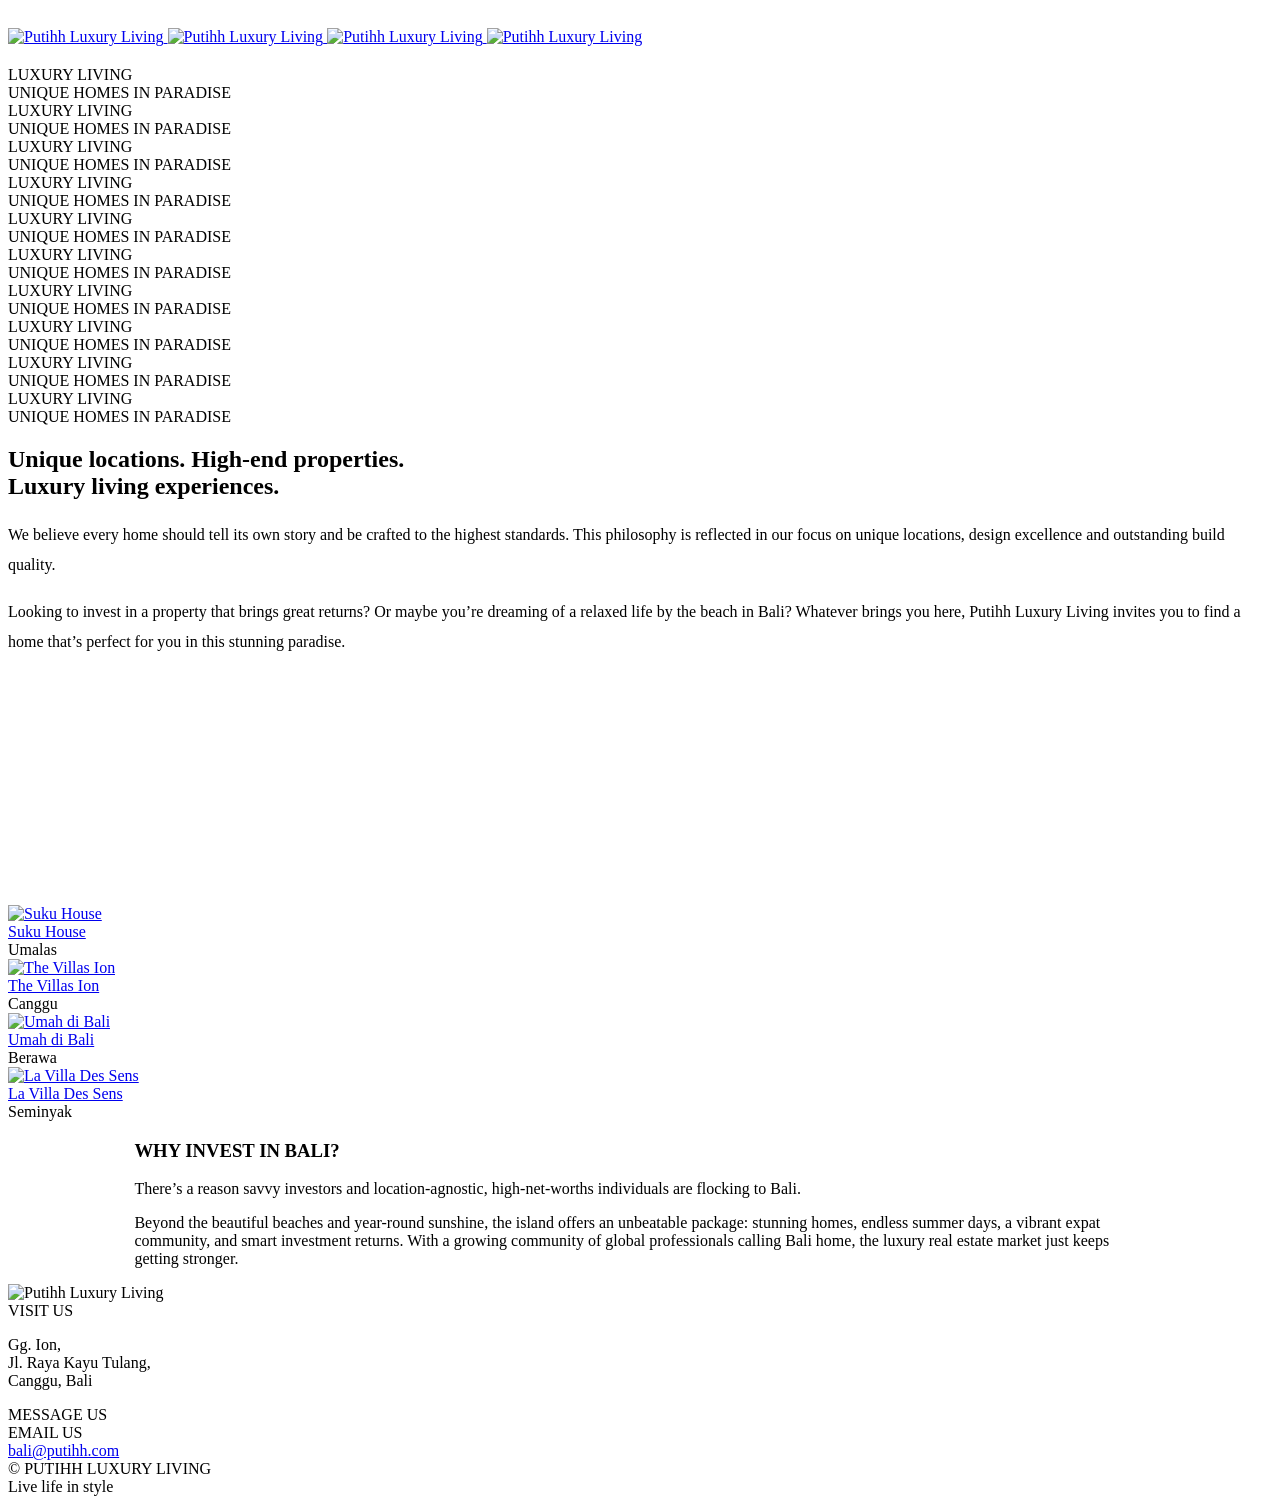
==== index.html @ a44e90fc "Remove WhatsApp and Telegram contact lines Co-Authored-By: Claude Fable 5.2 <noreply@anthropic.com>" ====
<!DOCTYPE html>
<html lang="en-US">
<head>
  <meta charset="UTF-8">
  <meta name="viewport" content="width=device-width, initial-scale=1, maximum-scale=1">
  <title>Putihh Luxury Living · Live life in style</title>
  <meta name="description" content="Unique locations, high-end properties, luxury living experiences. Bali real estate by Putihh Luxury Living.">
  <link rel="canonical" href="https://putihh.com/">
  <meta property="og:title" content="Putihh Luxury Living · Live life in style">
  <meta property="og:description" content="Unique locations, high-end properties, luxury living experiences. Bali real estate by Putihh Luxury Living.">
  <meta property="og:url" content="https://putihh.com/">
  <meta property="og:type" content="website">
  <link rel="icon" href="assets/img/logomark_W.png">
  <link rel="stylesheet" href="assets/css/fonts.css">
  <link rel="stylesheet" href="assets/css/bootstrap.min.css">
  <link rel="stylesheet" href="assets/css/font-awesome.min.css">
  <link rel="stylesheet" href="assets/css/vendor-swiper-11.2.6.min.css">
  <link rel="stylesheet" href="assets/css/vendor-owl.carousel-2.3.4.min.css">
  <link rel="stylesheet" href="assets/css/vendor-owl.theme.default-2.3.4.min.css">
  <link rel="stylesheet" href="assets/css/magnific-popup.css">
  <link rel="stylesheet" href="assets/css/js_composer.min.css">
  <link rel="stylesheet" href="assets/css/brixey-base.css">
  <link rel="stylesheet" href="assets/css/brixey-styles.css">
  <link rel="stylesheet" href="assets/css/brixey-responsive.css">
  <link rel="stylesheet" href="assets/css/base.css">
</head>
<body>
<div class="brxy-main-wrap menu-style-two dhav-transparent-header">
  <header class="brxy-header brxy-sticky-class">
    <div class="header-wrap">
      <div class="brxy-logo" style="padding-top:20px;padding-bottom:20px;">
        <a href="index.html">
          <img src="assets/img/putihhLL_logo_B.png" width="160" alt="Putihh Luxury Living" class="retina-logo black-logo">
          <img src="assets/img/putihhLL_logo_B.png" width="160" alt="Putihh Luxury Living" class="retina-logo white-logo">
          <img src="assets/img/putihhLL_logo_B.png" alt="Putihh Luxury Living" class="default-logo black-logo" width="160">
          <img src="assets/img/putihhLL_logo_B.png" alt="Putihh Luxury Living" class="default-logo white-logo" width="160">
        </a>
      </div>
      <div class="header-right"><a href="javascript:void(0);" class="brxy-toggle"><span class="toggle-separator"></span></a></div>
    </div>
  </header>

  <div class="brxy-full-wrap has-swiper">
    <div class="swiper swiper-container fadeslides keyboard home-slideshow" data-autoplay="true">
      <div class="swiper-wrapper">
        <div class="swiper-slide" style="background-image:url(assets/img/TVI-header-8.jpg);">
          <div class="brxy-heading-wrap"><div class="brxy-table-container"><div class="brxy-align-container">
            <div class="brxy-sub-heading">LUXURY LIVING</div><div class="brxy-heading">UNIQUE HOMES IN PARADISE</div>
          </div></div></div>
        </div>
        <div class="swiper-slide" style="background-image:url(assets/img/TVI-header-7.jpg);">
          <div class="brxy-heading-wrap"><div class="brxy-table-container"><div class="brxy-align-container">
            <div class="brxy-sub-heading">LUXURY LIVING</div><div class="brxy-heading">UNIQUE HOMES IN PARADISE</div>
          </div></div></div>
        </div>
        <div class="swiper-slide" style="background-image:url(assets/img/TVI-header-6.jpg);">
          <div class="brxy-heading-wrap"><div class="brxy-table-container"><div class="brxy-align-container">
            <div class="brxy-sub-heading">LUXURY LIVING</div><div class="brxy-heading">UNIQUE HOMES IN PARADISE</div>
          </div></div></div>
        </div>
        <div class="swiper-slide" style="background-image:url(assets/img/TVI-header-5.jpg);">
          <div class="brxy-heading-wrap"><div class="brxy-table-container"><div class="brxy-align-container">
            <div class="brxy-sub-heading">LUXURY LIVING</div><div class="brxy-heading">UNIQUE HOMES IN PARADISE</div>
          </div></div></div>
        </div>
        <div class="swiper-slide" style="background-image:url(assets/img/TVI-header-3.jpg);">
          <div class="brxy-heading-wrap"><div class="brxy-table-container"><div class="brxy-align-container">
            <div class="brxy-sub-heading">LUXURY LIVING</div><div class="brxy-heading">UNIQUE HOMES IN PARADISE</div>
          </div></div></div>
        </div>
        <div class="swiper-slide" style="background-image:url(assets/img/TVI-header-4.jpg);">
          <div class="brxy-heading-wrap"><div class="brxy-table-container"><div class="brxy-align-container">
            <div class="brxy-sub-heading">LUXURY LIVING</div><div class="brxy-heading">UNIQUE HOMES IN PARADISE</div>
          </div></div></div>
        </div>
        <div class="swiper-slide" style="background-image:url(assets/img/TVI-header-2.jpg);">
          <div class="brxy-heading-wrap"><div class="brxy-table-container"><div class="brxy-align-container">
            <div class="brxy-sub-heading">LUXURY LIVING</div><div class="brxy-heading">UNIQUE HOMES IN PARADISE</div>
          </div></div></div>
        </div>
        <div class="swiper-slide" style="background-image:url(assets/img/TVI-header-10.jpg);">
          <div class="brxy-heading-wrap"><div class="brxy-table-container"><div class="brxy-align-container">
            <div class="brxy-sub-heading">LUXURY LIVING</div><div class="brxy-heading">UNIQUE HOMES IN PARADISE</div>
          </div></div></div>
        </div>
        <div class="swiper-slide" style="background-image:url(assets/img/TVI-header-1.jpg);">
          <div class="brxy-heading-wrap"><div class="brxy-table-container"><div class="brxy-align-container">
            <div class="brxy-sub-heading">LUXURY LIVING</div><div class="brxy-heading">UNIQUE HOMES IN PARADISE</div>
          </div></div></div>
        </div>
        <div class="swiper-slide" style="background-image:url(assets/img/TVI-header-9.jpg);">
          <div class="brxy-heading-wrap"><div class="brxy-table-container"><div class="brxy-align-container">
            <div class="brxy-sub-heading">LUXURY LIVING</div><div class="brxy-heading">UNIQUE HOMES IN PARADISE</div>
          </div></div></div>
        </div>
      </div>
    </div>
  </div>
  <div class="wpb-content-wrapper">
    <div class="vc_row brxy-about">
      <div class="container">
        <div class="brxy-container aligncenter">
          <h2 class="about-title">Unique locations. High-end properties.<br> Luxury living experiences.</h2>
          <div class="about-description" style="line-height:1.9;">
            <p>We believe every home should tell its own story and be crafted to the highest standards. This philosophy is reflected in our focus on unique locations, design excellence and outstanding build quality.</p>
            <p>Looking to invest in a property that brings great returns? Or maybe you’re dreaming of a relaxed life by the beach in Bali? Whatever brings you here, Putihh Luxury Living invites you to find a home that’s perfect for you in this stunning paradise.</p>
          </div>
          <div class="spacer" style="height:64px"></div>
        </div>
      </div>
    </div>

    <div class="vc_row brxy-overlay brxy-parallax-band" data-vc-parallax="2" data-vc-parallax-image="assets/img/La-Villa-Des-Sens-Drone.jpg" style="background-image:url(assets/img/La-Villa-Des-Sens-Drone.jpg);">
      <div class="brxy-overlay-pattern" style="background-color:rgba(0,0,0,0.52);"></div>
      <div class="brxy-testimonial">
        <div class="container"><div class="brxy-container">
          <div class="brxy-carousel" data-loop="false" data-items="1" data-margin="0" data-nav="true">
            <div class="item">
              <p style="line-height:1.6;"><em>"True luxury is deeply personal. It emerges when craftsmanship meets innovative design in a location that captures your imagination, creating not just a space, but your story."</em></p>
              <h6><span class="client-name">Marica Z.</span><span class="client-designation">Partner</span></h6>
            </div>
          </div>
        </div></div>
      </div>
    </div>

    <div class="spacer" style="height:64px"></div>

    <div class="vc_row">
      <div class="brxy-projects">
        <div class="project-listings style1">
          <div class="project-row row">
          <div class="col-md-4 col-sm-4 col-sx-12">
            <div class="project-list not-link">
              <div class="project-picture"><a href="project/suku-house/"><img decoding="async" src="assets/img/suku_house3.jpg" alt="Suku House"></a></div>
              <div class="project-info"><div class="brxy-table-container"><div class="brxy-align-container">
                <div class="project-title"><a href="project/suku-house/">Suku House</a></div>
                <div class="project-category"><span class="bpw-category">Umalas</span></div>
              </div></div></div>
            </div>
          </div>
          <div class="col-md-4 col-sm-4 col-sx-12">
            <div class="project-list not-link">
              <div class="project-picture"><a href="project/the-villas-ion/"><img decoding="async" src="assets/img/The-Villas-Ion-11-2.jpg" alt="The Villas Ion"></a></div>
              <div class="project-info"><div class="brxy-table-container"><div class="brxy-align-container">
                <div class="project-title"><a href="project/the-villas-ion/">The Villas Ion</a></div>
                <div class="project-category"><span class="bpw-category">Canggu</span></div>
              </div></div></div>
            </div>
          </div>
          <div class="col-md-4 col-sm-4 col-sx-12">
            <div class="project-list not-link">
              <div class="project-picture"><a href="project/umah-di-bali/"><img decoding="async" src="assets/img/pool-patio-1c.jpg" alt="Umah di Bali"></a></div>
              <div class="project-info"><div class="brxy-table-container"><div class="brxy-align-container">
                <div class="project-title"><a href="project/umah-di-bali/">Umah di Bali</a></div>
                <div class="project-category"><span class="bpw-category">Berawa</span></div>
              </div></div></div>
            </div>
          </div>
          <div class="col-md-4 col-sm-4 col-sx-12">
            <div class="project-list not-link">
              <div class="project-picture"><a href="project/la-villa-des-sens/"><img decoding="async" src="assets/img/la-villa-des-sens-tile-v2.jpg" alt="La Villa Des Sens"></a></div>
              <div class="project-info"><div class="brxy-table-container"><div class="brxy-align-container">
                <div class="project-title"><a href="project/la-villa-des-sens/">La Villa Des Sens</a></div>
                <div class="project-category"><span class="bpw-category">Seminyak</span></div>
              </div></div></div>
            </div>
          </div>
          </div>
        </div>
      </div>
    </div>

    <div class="vc_row">
      <div class="brxy-request-quote">
        <div class="container">
          <div class="brxy-cta-cnt" style="width:80%;margin:0 auto;">
            <h3 class="brxy-title request-quote-title">WHY INVEST IN BALI?</h3>
            <p>There’s a reason savvy investors and location-agnostic, high-net-worths individuals are flocking to Bali.</p>
            <p>Beyond the beautiful beaches and year-round sunshine, the island offers an unbeatable package: stunning homes, endless summer days, a vibrant expat community, and smart investment returns. With a growing community of global professionals calling Bali home, the luxury real estate market just keeps getting stronger.</p>
          </div>
        </div>
      </div>
    </div>
  </div>
<style id="brixey-inline-style">.brxy-testimonial p,.brxy-testimonial{color:#ffffff;}</style>
  <footer class="brxy-footer">
    <div class="container footer-widget-area">
      <div class="row">
        <div class="col-md-3 col-sm-3"><div class="column-wrap widget_text">
          <div class="textwidget"><img class="alignleft" src="assets/img/putihhLL_logo_W-300x48.png" alt="Putihh Luxury Living" width="175" height="28"></div>
        </div></div>
        <div class="col-md-3 col-sm-3"><div class="column-wrap widget_text">
          <div class="brxy-column-title"><span class="column-title">VISIT US</span></div>
          <div class="textwidget"><p>Gg. Ion,<br>
Jl. Raya Kayu Tulang,<br>
Canggu, Bali</p></div>
        </div></div>
        <div class="col-md-3 col-sm-3"><div class="column-wrap widget_text">
          <div class="brxy-column-title"><span class="column-title">MESSAGE US</span></div>
          <div class="textwidget">
          </div>
        </div></div>
        <div class="col-md-3 col-sm-3"><div class="column-wrap widget_text">
          <div class="brxy-column-title"><span class="column-title">EMAIL US</span></div>
          <div class="textwidget"><div class="clearfix"><a href="mailto:bali@putihh.com" target="_blank" rel="noopener">bali@putihh.com</a></div></div>
        </div></div>
      </div>
    </div>
  </footer>
  <div class="brxy-secondary-footer">
    <div class="secondary-footer-wrap contained">
      <div class="container">
        <div class="row">
          <div class="col-sm-6 pull-right text-right"><div class="brxy-copyright">© PUTIHH LUXURY LIVING</div></div>
          <div class="col-sm-6 text-left">Live life in style</div>
        </div>
      </div>
    </div>
  </div>
</div>
<div class="brxy-back-top"><a href="#0"><i class="fa fa-angle-up" aria-hidden="true"></i></a></div>
<script src="assets/js/vendor/jquery-3.7.1.min.js"></script>
<script src="assets/js/jquery-noconflict.js"></script>
<script src="assets/js/vendor/swiper-11.2.6.min.js"></script>
<script src="assets/js/vendor/owl.carousel-2.3.4.min.js"></script>
<script src="assets/js/vendor/jquery.magnific-popup-1.1.0.min.js"></script>
<script src="assets/js/vendor/imagesloaded.pkgd-5.0.0.min.js"></script>
<script src="assets/js/vendor/isotope.pkgd-3.0.6.min.js"></script>
<script src="assets/js/site.js"></script>
</body>
</html>
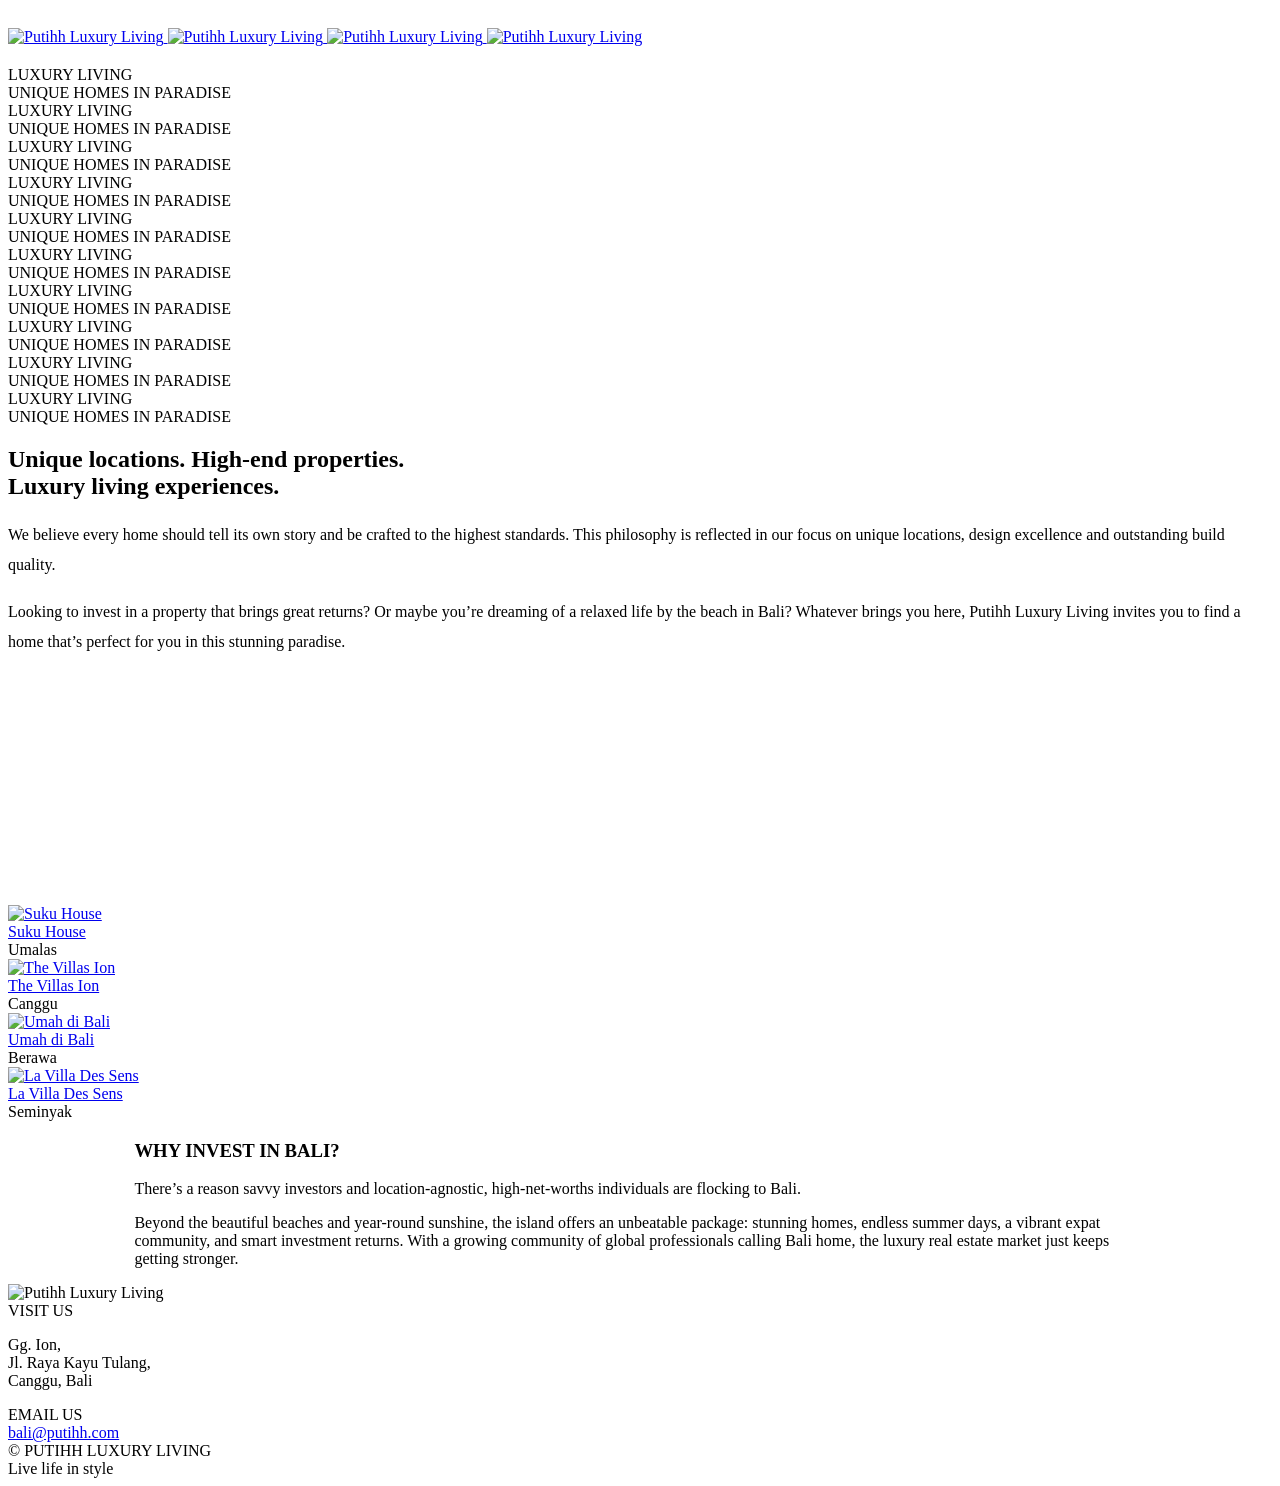
==== commit 2f223d4c: "Remove empty MESSAGE US footer column Co-Authored-By: Claude Fable 5.2 <noreply@anthropic.com>" ====
--- a/index.html
+++ b/index.html
@@ -197,11 +197,6 @@
 Canggu, Bali</p></div>
         </div></div>
         <div class="col-md-3 col-sm-3"><div class="column-wrap widget_text">
-          <div class="brxy-column-title"><span class="column-title">MESSAGE US</span></div>
-          <div class="textwidget">
-          </div>
-        </div></div>
-        <div class="col-md-3 col-sm-3"><div class="column-wrap widget_text">
           <div class="brxy-column-title"><span class="column-title">EMAIL US</span></div>
           <div class="textwidget"><div class="clearfix"><a href="mailto:bali@putihh.com" target="_blank" rel="noopener">bali@putihh.com</a></div></div>
         </div></div>
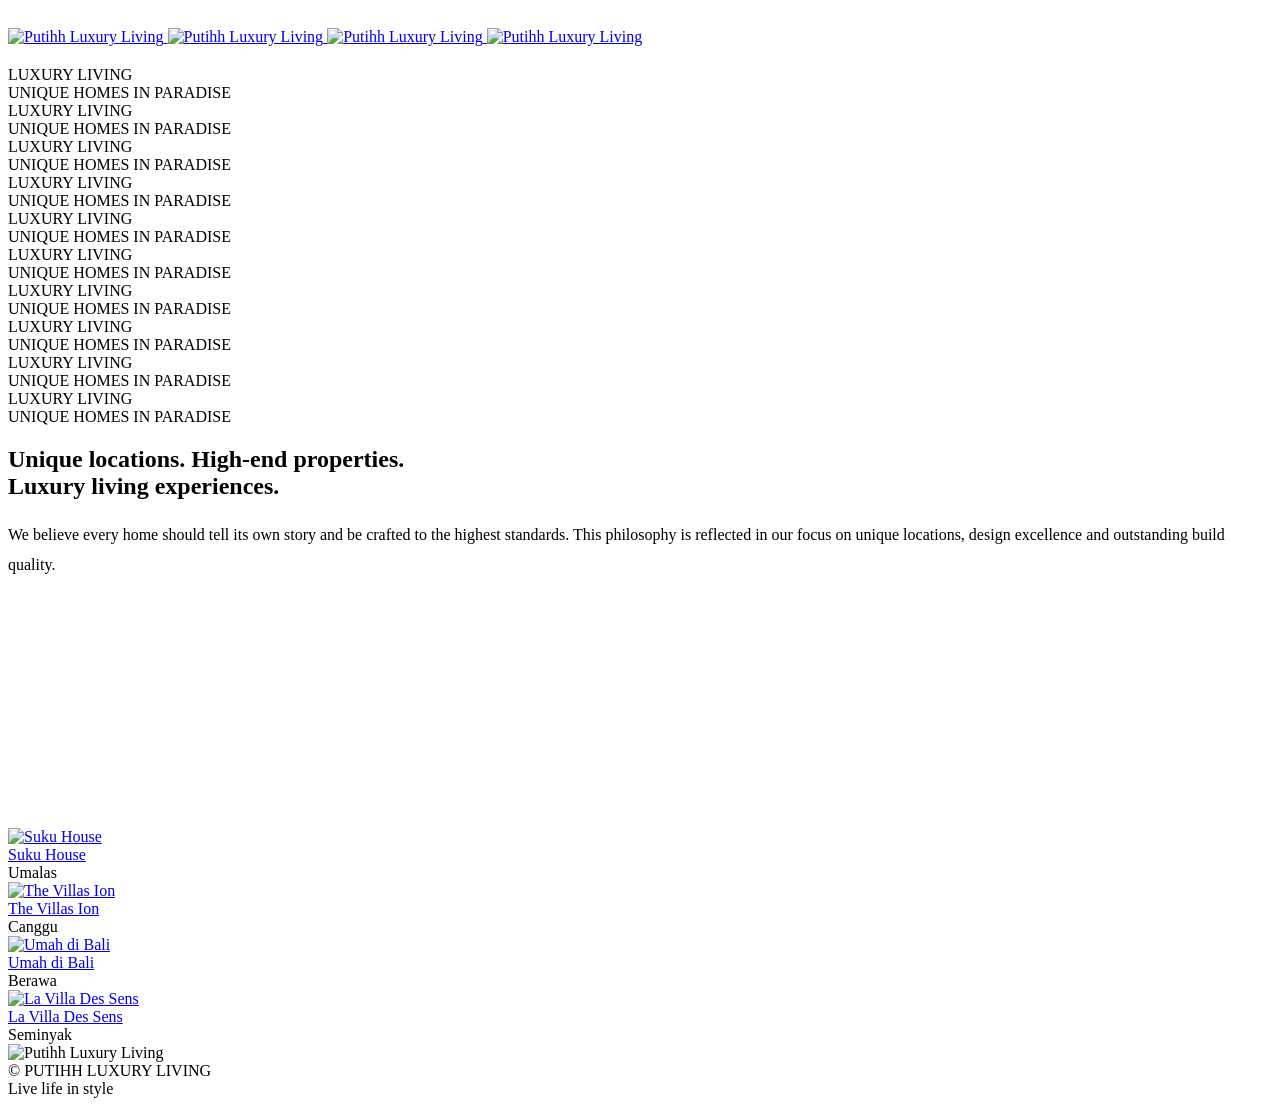
==== commit bb196e2e: "Remove invest paragraph, Why invest in Bali section and footer contact details Co-Authored-By: Claud" ====
--- a/index.html
+++ b/index.html
@@ -5,10 +5,10 @@
   <meta name="viewport" content="width=device-width, initial-scale=1, maximum-scale=1">
   <title>Putihh Luxury Living · Live life in style</title>
   <meta name="description" content="Unique locations, high-end properties, luxury living experiences. Bali real estate by Putihh Luxury Living.">
-  <link rel="canonical" href="https://putihh.com/">
+  <link rel="canonical" href="https://putihh.zedcapital.xyz/">
   <meta property="og:title" content="Putihh Luxury Living · Live life in style">
   <meta property="og:description" content="Unique locations, high-end properties, luxury living experiences. Bali real estate by Putihh Luxury Living.">
-  <meta property="og:url" content="https://putihh.com/">
+  <meta property="og:url" content="https://putihh.zedcapital.xyz/">
   <meta property="og:type" content="website">
   <link rel="icon" href="assets/img/logomark_W.png">
   <link rel="stylesheet" href="assets/css/fonts.css">
@@ -103,7 +103,6 @@
           <h2 class="about-title">Unique locations. High-end properties.<br> Luxury living experiences.</h2>
           <div class="about-description" style="line-height:1.9;">
             <p>We believe every home should tell its own story and be crafted to the highest standards. This philosophy is reflected in our focus on unique locations, design excellence and outstanding build quality.</p>
-            <p>Looking to invest in a property that brings great returns? Or maybe you’re dreaming of a relaxed life by the beach in Bali? Whatever brings you here, Putihh Luxury Living invites you to find a home that’s perfect for you in this stunning paradise.</p>
           </div>
           <div class="spacer" style="height:64px"></div>
         </div>
@@ -170,18 +169,6 @@
         </div>
       </div>
     </div>
-
-    <div class="vc_row">
-      <div class="brxy-request-quote">
-        <div class="container">
-          <div class="brxy-cta-cnt" style="width:80%;margin:0 auto;">
-            <h3 class="brxy-title request-quote-title">WHY INVEST IN BALI?</h3>
-            <p>There’s a reason savvy investors and location-agnostic, high-net-worths individuals are flocking to Bali.</p>
-            <p>Beyond the beautiful beaches and year-round sunshine, the island offers an unbeatable package: stunning homes, endless summer days, a vibrant expat community, and smart investment returns. With a growing community of global professionals calling Bali home, the luxury real estate market just keeps getting stronger.</p>
-          </div>
-        </div>
-      </div>
-    </div>
   </div>
 <style id="brixey-inline-style">.brxy-testimonial p,.brxy-testimonial{color:#ffffff;}</style>
   <footer class="brxy-footer">
@@ -189,16 +176,6 @@
       <div class="row">
         <div class="col-md-3 col-sm-3"><div class="column-wrap widget_text">
           <div class="textwidget"><img class="alignleft" src="assets/img/putihhLL_logo_W-300x48.png" alt="Putihh Luxury Living" width="175" height="28"></div>
-        </div></div>
-        <div class="col-md-3 col-sm-3"><div class="column-wrap widget_text">
-          <div class="brxy-column-title"><span class="column-title">VISIT US</span></div>
-          <div class="textwidget"><p>Gg. Ion,<br>
-Jl. Raya Kayu Tulang,<br>
-Canggu, Bali</p></div>
-        </div></div>
-        <div class="col-md-3 col-sm-3"><div class="column-wrap widget_text">
-          <div class="brxy-column-title"><span class="column-title">EMAIL US</span></div>
-          <div class="textwidget"><div class="clearfix"><a href="mailto:bali@putihh.com" target="_blank" rel="noopener">bali@putihh.com</a></div></div>
         </div></div>
       </div>
     </div>
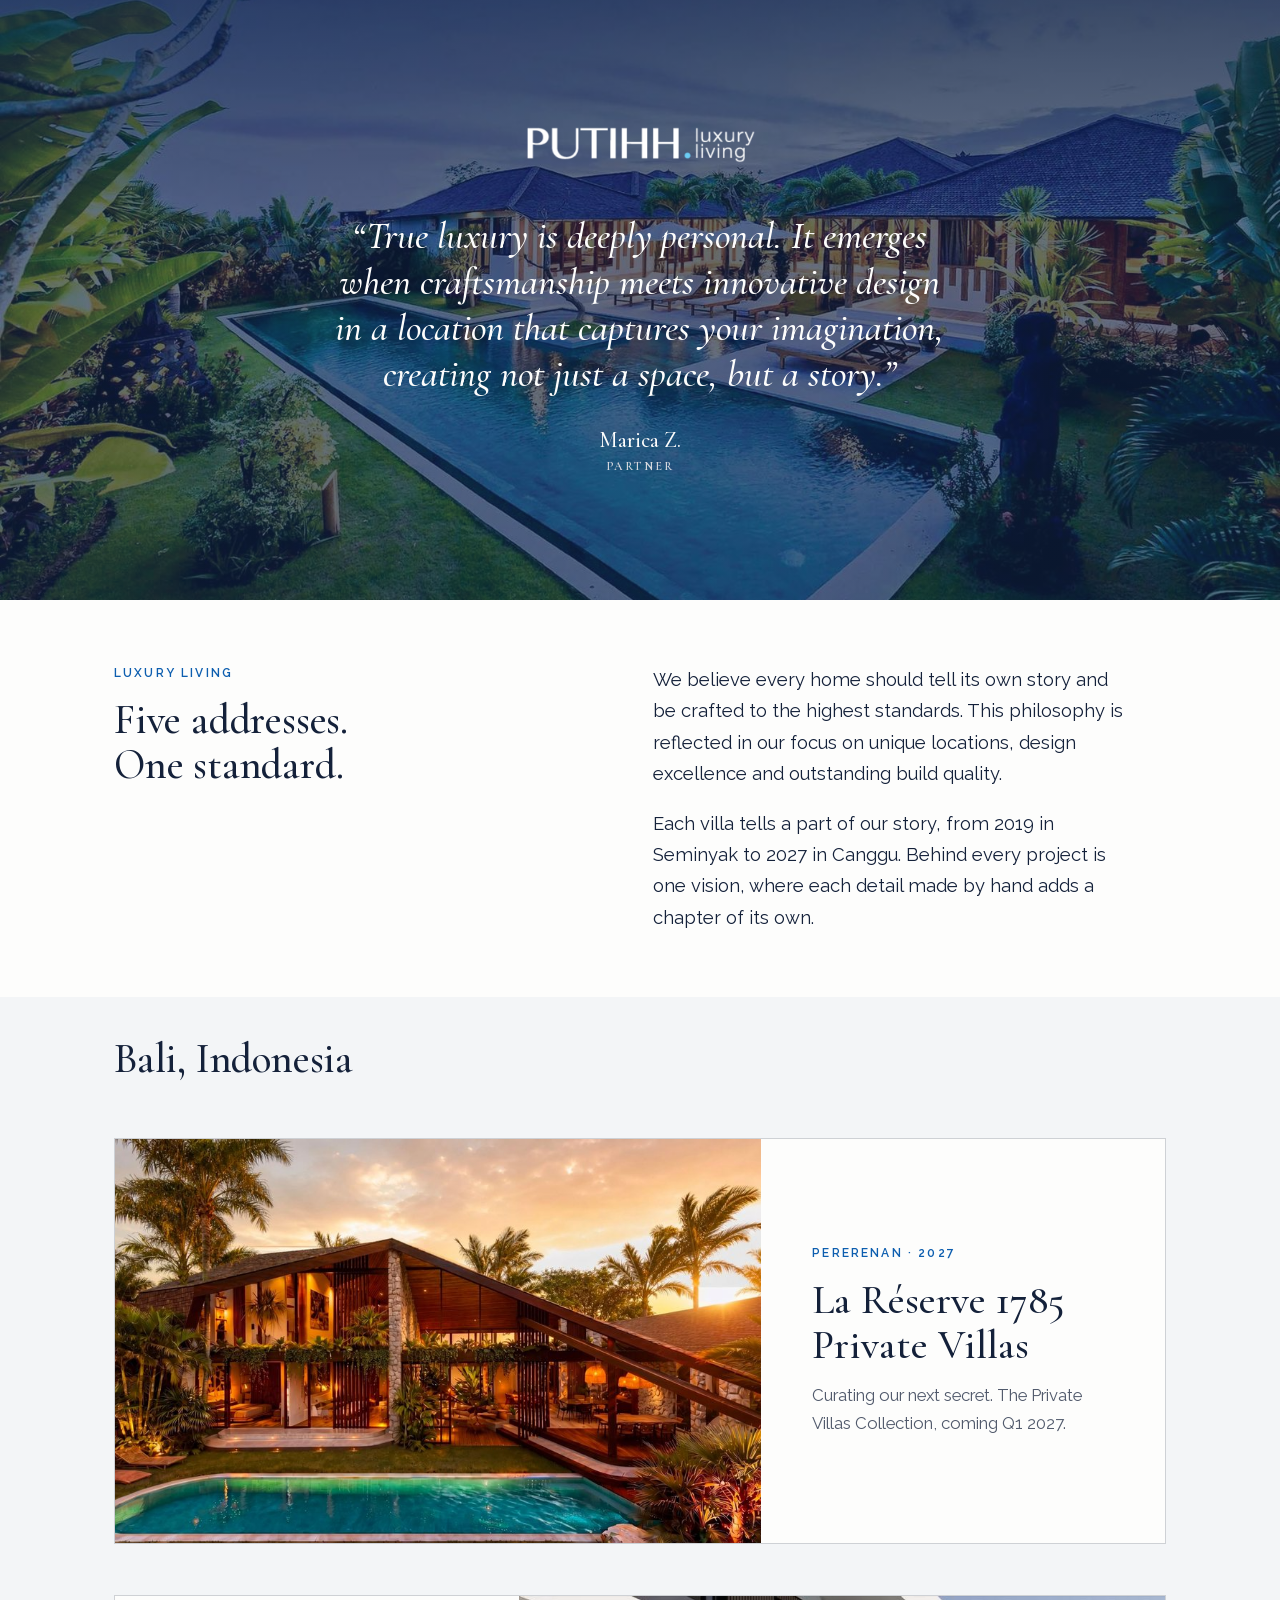
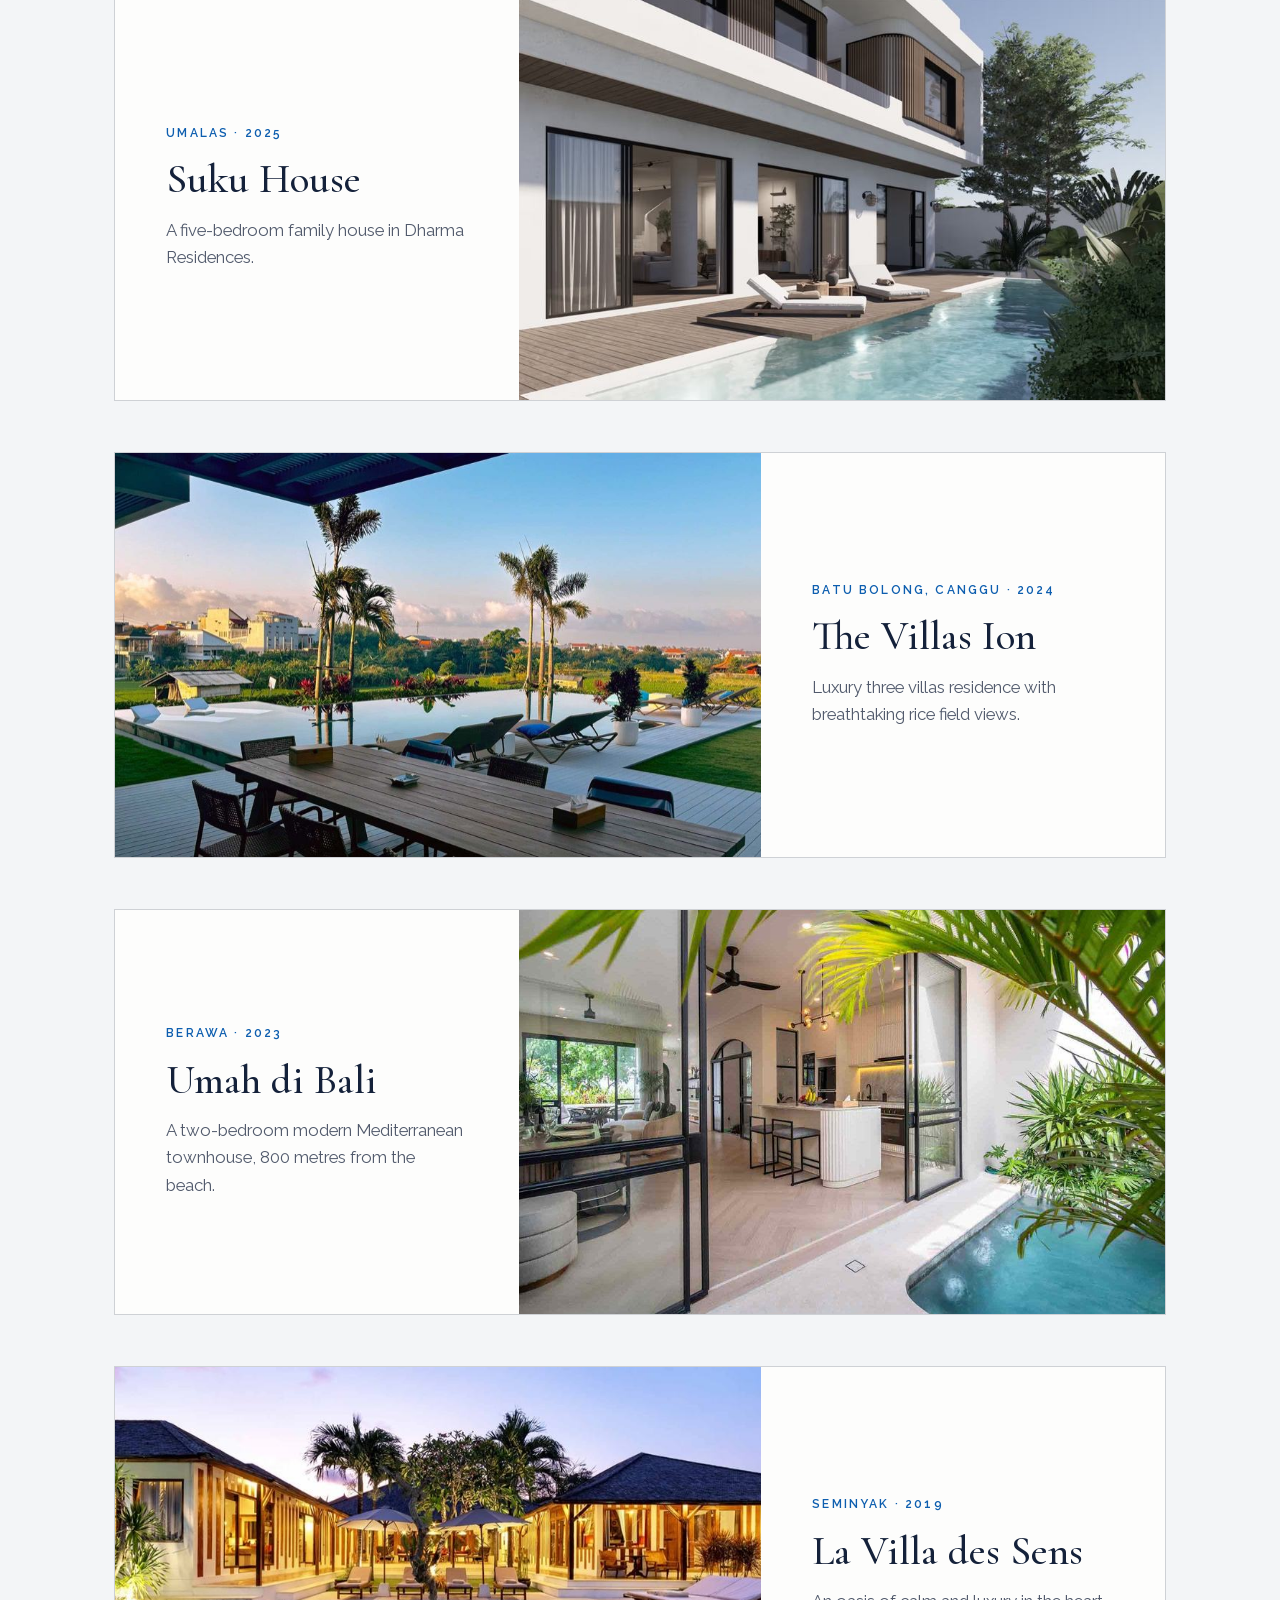
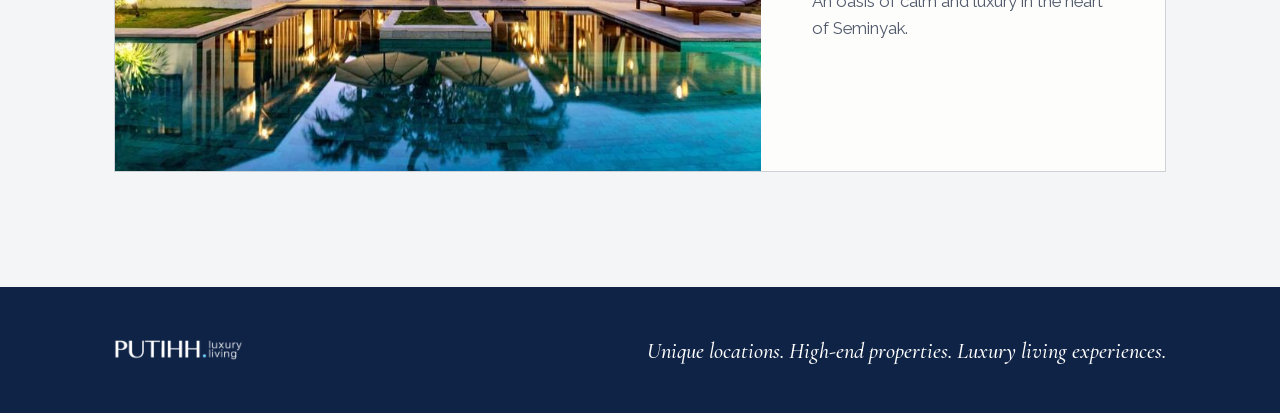
==== commit 6af4b555: "Replace generated site with the approved Putihh portfolio proposal Hand-built static site: index, fi" ====
--- a/index.html
+++ b/index.html
@@ -1,204 +1,102 @@
-<!DOCTYPE html>
-<html lang="en-US">
+<!doctype html>
+<html lang="en">
 <head>
-  <meta charset="UTF-8">
-  <meta name="viewport" content="width=device-width, initial-scale=1, maximum-scale=1">
-  <title>Putihh Luxury Living · Live life in style</title>
-  <meta name="description" content="Unique locations, high-end properties, luxury living experiences. Bali real estate by Putihh Luxury Living.">
-  <link rel="canonical" href="https://putihh.zedcapital.xyz/">
-  <meta property="og:title" content="Putihh Luxury Living · Live life in style">
-  <meta property="og:description" content="Unique locations, high-end properties, luxury living experiences. Bali real estate by Putihh Luxury Living.">
-  <meta property="og:url" content="https://putihh.zedcapital.xyz/">
-  <meta property="og:type" content="website">
-  <link rel="icon" href="assets/img/logomark_W.png">
-  <link rel="stylesheet" href="assets/css/fonts.css">
-  <link rel="stylesheet" href="assets/css/bootstrap.min.css">
-  <link rel="stylesheet" href="assets/css/font-awesome.min.css">
-  <link rel="stylesheet" href="assets/css/vendor-swiper-11.2.6.min.css">
-  <link rel="stylesheet" href="assets/css/vendor-owl.carousel-2.3.4.min.css">
-  <link rel="stylesheet" href="assets/css/vendor-owl.theme.default-2.3.4.min.css">
-  <link rel="stylesheet" href="assets/css/magnific-popup.css">
-  <link rel="stylesheet" href="assets/css/js_composer.min.css">
-  <link rel="stylesheet" href="assets/css/brixey-base.css">
-  <link rel="stylesheet" href="assets/css/brixey-styles.css">
-  <link rel="stylesheet" href="assets/css/brixey-responsive.css">
-  <link rel="stylesheet" href="assets/css/base.css">
+<meta charset="utf-8">
+<meta name="viewport" content="width=device-width, initial-scale=1">
+<meta name="robots" content="noindex, nofollow">
+<title>Putihh · Zed Capital</title>
+<meta name="description" content="Five residential projects in Bali, from the Zed Capital portfolio.">
+<link rel="stylesheet" href="assets/style.css">
 </head>
 <body>
-<div class="brxy-main-wrap menu-style-two dhav-transparent-header">
-  <header class="brxy-header brxy-sticky-class">
-    <div class="header-wrap">
-      <div class="brxy-logo" style="padding-top:20px;padding-bottom:20px;">
-        <a href="index.html">
-          <img src="assets/img/putihhLL_logo_B.png" width="160" alt="Putihh Luxury Living" class="retina-logo black-logo">
-          <img src="assets/img/putihhLL_logo_B.png" width="160" alt="Putihh Luxury Living" class="retina-logo white-logo">
-          <img src="assets/img/putihhLL_logo_B.png" alt="Putihh Luxury Living" class="default-logo black-logo" width="160">
-          <img src="assets/img/putihhLL_logo_B.png" alt="Putihh Luxury Living" class="default-logo white-logo" width="160">
-        </a>
-      </div>
-      <div class="header-right"><a href="javascript:void(0);" class="brxy-toggle"><span class="toggle-separator"></span></a></div>
+
+<!-- S4 design philosophy is the cover: the house photograph with the quote. The P1 lead-in is dropped here (too long for the first screen). Quote verbatim; attribution per Draper. -->
+<header class="cover" data-slot="S4">
+  <div class="wrap">
+    <!-- S1 masthead: Putihh Luxury Living logo, part of the cover group (Stephane). -->
+    <div class="mark" data-slot="S1">
+      <img class="logo" src="assets/img/putihh-logo-white.png" alt="Putihh Luxury Living" width="300" height="48">
     </div>
-  </header>
+    <blockquote>
+      <p>&ldquo;True luxury is deeply personal. It emerges when craftsmanship meets innovative design in a location that captures your imagination, creating not just a space, but a story.&rdquo;</p>
+      <cite><span class="name">Marica Z.</span><span class="label role">Partner</span></cite>
+    </blockquote>
+  </div>
+</header>
 
-  <div class="brxy-full-wrap has-swiper">
-    <div class="swiper swiper-container fadeslides keyboard home-slideshow" data-autoplay="true">
-      <div class="swiper-wrapper">
-        <div class="swiper-slide" style="background-image:url(assets/img/TVI-header-8.jpg);">
-          <div class="brxy-heading-wrap"><div class="brxy-table-container"><div class="brxy-align-container">
-            <div class="brxy-sub-heading">LUXURY LIVING</div><div class="brxy-heading">UNIQUE HOMES IN PARADISE</div>
-          </div></div></div>
-        </div>
-        <div class="swiper-slide" style="background-image:url(assets/img/TVI-header-7.jpg);">
-          <div class="brxy-heading-wrap"><div class="brxy-table-container"><div class="brxy-align-container">
-            <div class="brxy-sub-heading">LUXURY LIVING</div><div class="brxy-heading">UNIQUE HOMES IN PARADISE</div>
-          </div></div></div>
-        </div>
-        <div class="swiper-slide" style="background-image:url(assets/img/TVI-header-6.jpg);">
-          <div class="brxy-heading-wrap"><div class="brxy-table-container"><div class="brxy-align-container">
-            <div class="brxy-sub-heading">LUXURY LIVING</div><div class="brxy-heading">UNIQUE HOMES IN PARADISE</div>
-          </div></div></div>
-        </div>
-        <div class="swiper-slide" style="background-image:url(assets/img/TVI-header-5.jpg);">
-          <div class="brxy-heading-wrap"><div class="brxy-table-container"><div class="brxy-align-container">
-            <div class="brxy-sub-heading">LUXURY LIVING</div><div class="brxy-heading">UNIQUE HOMES IN PARADISE</div>
-          </div></div></div>
-        </div>
-        <div class="swiper-slide" style="background-image:url(assets/img/TVI-header-3.jpg);">
-          <div class="brxy-heading-wrap"><div class="brxy-table-container"><div class="brxy-align-container">
-            <div class="brxy-sub-heading">LUXURY LIVING</div><div class="brxy-heading">UNIQUE HOMES IN PARADISE</div>
-          </div></div></div>
-        </div>
-        <div class="swiper-slide" style="background-image:url(assets/img/TVI-header-4.jpg);">
-          <div class="brxy-heading-wrap"><div class="brxy-table-container"><div class="brxy-align-container">
-            <div class="brxy-sub-heading">LUXURY LIVING</div><div class="brxy-heading">UNIQUE HOMES IN PARADISE</div>
-          </div></div></div>
-        </div>
-        <div class="swiper-slide" style="background-image:url(assets/img/TVI-header-2.jpg);">
-          <div class="brxy-heading-wrap"><div class="brxy-table-container"><div class="brxy-align-container">
-            <div class="brxy-sub-heading">LUXURY LIVING</div><div class="brxy-heading">UNIQUE HOMES IN PARADISE</div>
-          </div></div></div>
-        </div>
-        <div class="swiper-slide" style="background-image:url(assets/img/TVI-header-10.jpg);">
-          <div class="brxy-heading-wrap"><div class="brxy-table-container"><div class="brxy-align-container">
-            <div class="brxy-sub-heading">LUXURY LIVING</div><div class="brxy-heading">UNIQUE HOMES IN PARADISE</div>
-          </div></div></div>
-        </div>
-        <div class="swiper-slide" style="background-image:url(assets/img/TVI-header-1.jpg);">
-          <div class="brxy-heading-wrap"><div class="brxy-table-container"><div class="brxy-align-container">
-            <div class="brxy-sub-heading">LUXURY LIVING</div><div class="brxy-heading">UNIQUE HOMES IN PARADISE</div>
-          </div></div></div>
-        </div>
-        <div class="swiper-slide" style="background-image:url(assets/img/TVI-header-9.jpg);">
-          <div class="brxy-heading-wrap"><div class="brxy-table-container"><div class="brxy-align-container">
-            <div class="brxy-sub-heading">LUXURY LIVING</div><div class="brxy-heading">UNIQUE HOMES IN PARADISE</div>
-          </div></div></div>
-        </div>
-      </div>
+<main>
+<section class="section intro">
+  <div class="wrap">
+    <!-- S2 hero headline plus kicker. Draper H1. -->
+    <div data-slot="S2">
+      <p class="label kick">Luxury living</p>
+      <h1>Five addresses. One standard.</h1>
+    </div>
+    <!-- S3 intro. Stephane's own text: the live site paragraph, then his second paragraph. -->
+    <div class="text" data-slot="S3">
+      <p>We believe every home should tell its own story and be crafted to the highest standards. This philosophy is reflected in our focus on unique locations, design excellence and outstanding build quality.</p>
+      <p>Each villa tells a part of our story, from 2019 in Seminyak to 2027 in Canggu. Behind every project is one vision, where each detail made by hand adds a chapter of its own.</p>
     </div>
   </div>
-  <div class="wpb-content-wrapper">
-    <div class="vc_row brxy-about">
-      <div class="container">
-        <div class="brxy-container aligncenter">
-          <h2 class="about-title">Unique locations. High-end properties.<br> Luxury living experiences.</h2>
-          <div class="about-description" style="line-height:1.9;">
-            <p>We believe every home should tell its own story and be crafted to the highest standards. This philosophy is reflected in our focus on unique locations, design excellence and outstanding build quality.</p>
-          </div>
-          <div class="spacer" style="height:64px"></div>
+</section>
+
+<!-- S5 portfolio heading and five cards: name, location, descriptor. Heading is Stephane's choice, not Draper's. Status/year dropped. -->
+<section class="section portfolio" data-slot="S5">
+  <div class="wrap">
+    <div class="head"><h2>Bali, Indonesia</h2></div>
+    <div class="cards">
+      <a class="card" href="project-la-reserve-1785.html">
+        <div class="pic"><img src="assets/img/lr-card.jpg" alt="La Réserve 1785 Private Villas, Pererenan" width="1000" height="562" loading="lazy"></div>
+        <div class="info">
+          <span class="label loc">Pererenan &middot; 2027</span>
+          <h3>La Réserve 1785 Private Villas</h3>
+          <p class="desc">Curating our next secret. The Private Villas Collection, coming Q1 2027.</p>
         </div>
-      </div>
-    </div>
-
-    <div class="vc_row brxy-overlay brxy-parallax-band" data-vc-parallax="2" data-vc-parallax-image="assets/img/La-Villa-Des-Sens-Drone.jpg" style="background-image:url(assets/img/La-Villa-Des-Sens-Drone.jpg);">
-      <div class="brxy-overlay-pattern" style="background-color:rgba(0,0,0,0.52);"></div>
-      <div class="brxy-testimonial">
-        <div class="container"><div class="brxy-container">
-          <div class="brxy-carousel" data-loop="false" data-items="1" data-margin="0" data-nav="true">
-            <div class="item">
-              <p style="line-height:1.6;"><em>"True luxury is deeply personal. It emerges when craftsmanship meets innovative design in a location that captures your imagination, creating not just a space, but your story."</em></p>
-              <h6><span class="client-name">Marica Z.</span><span class="client-designation">Partner</span></h6>
-            </div>
-          </div>
-        </div></div>
-      </div>
-    </div>
-
-    <div class="spacer" style="height:64px"></div>
-
-    <div class="vc_row">
-      <div class="brxy-projects">
-        <div class="project-listings style1">
-          <div class="project-row row">
-          <div class="col-md-4 col-sm-4 col-sx-12">
-            <div class="project-list not-link">
-              <div class="project-picture"><a href="project/suku-house/"><img decoding="async" src="assets/img/suku_house3.jpg" alt="Suku House"></a></div>
-              <div class="project-info"><div class="brxy-table-container"><div class="brxy-align-container">
-                <div class="project-title"><a href="project/suku-house/">Suku House</a></div>
-                <div class="project-category"><span class="bpw-category">Umalas</span></div>
-              </div></div></div>
-            </div>
-          </div>
-          <div class="col-md-4 col-sm-4 col-sx-12">
-            <div class="project-list not-link">
-              <div class="project-picture"><a href="project/the-villas-ion/"><img decoding="async" src="assets/img/The-Villas-Ion-11-2.jpg" alt="The Villas Ion"></a></div>
-              <div class="project-info"><div class="brxy-table-container"><div class="brxy-align-container">
-                <div class="project-title"><a href="project/the-villas-ion/">The Villas Ion</a></div>
-                <div class="project-category"><span class="bpw-category">Canggu</span></div>
-              </div></div></div>
-            </div>
-          </div>
-          <div class="col-md-4 col-sm-4 col-sx-12">
-            <div class="project-list not-link">
-              <div class="project-picture"><a href="project/umah-di-bali/"><img decoding="async" src="assets/img/pool-patio-1c.jpg" alt="Umah di Bali"></a></div>
-              <div class="project-info"><div class="brxy-table-container"><div class="brxy-align-container">
-                <div class="project-title"><a href="project/umah-di-bali/">Umah di Bali</a></div>
-                <div class="project-category"><span class="bpw-category">Berawa</span></div>
-              </div></div></div>
-            </div>
-          </div>
-          <div class="col-md-4 col-sm-4 col-sx-12">
-            <div class="project-list not-link">
-              <div class="project-picture"><a href="project/la-villa-des-sens/"><img decoding="async" src="assets/img/la-villa-des-sens-tile-v2.jpg" alt="La Villa Des Sens"></a></div>
-              <div class="project-info"><div class="brxy-table-container"><div class="brxy-align-container">
-                <div class="project-title"><a href="project/la-villa-des-sens/">La Villa Des Sens</a></div>
-                <div class="project-category"><span class="bpw-category">Seminyak</span></div>
-              </div></div></div>
-            </div>
-          </div>
-          </div>
+      </a>
+      <a class="card" href="project-suku-house.html">
+        <div class="pic"><img src="assets/img/card-suku.jpg" alt="Suku House, Umalas" width="1000" height="563" loading="lazy"></div>
+        <div class="info">
+          <span class="label loc">Umalas &middot; 2025</span>
+          <h3>Suku House</h3>
+          <p class="desc">A five-bedroom family house in Dharma Residences.</p>
         </div>
-      </div>
+      </a>
+      <a class="card" href="project-villas-ion.html">
+        <div class="pic"><img src="assets/img/card-ion.jpg" alt="The Villas Ion, Batu Bolong, Canggu" width="1000" height="563" loading="lazy"></div>
+        <div class="info">
+          <span class="label loc">Batu Bolong, Canggu &middot; 2024</span>
+          <h3>The Villas Ion</h3>
+          <p class="desc">Luxury three villas residence with breathtaking rice field views.</p>
+        </div>
+      </a>
+      <a class="card" href="project-umah-di-bali.html">
+        <div class="pic"><img src="assets/img/card-umah.jpg" alt="Umah di Bali, Berawa" width="1000" height="563" loading="lazy"></div>
+        <div class="info">
+          <span class="label loc">Berawa &middot; 2023</span>
+          <h3>Umah di Bali</h3>
+          <p class="desc">A two-bedroom modern Mediterranean townhouse, 800 metres from the beach.</p>
+        </div>
+      </a>
+      <a class="card" href="project-la-villa-des-sens.html">
+        <div class="pic"><img src="assets/img/card-lvds.jpg" alt="La Villa des Sens, Seminyak" width="1000" height="563" loading="lazy"></div>
+        <div class="info">
+          <span class="label loc">Seminyak &middot; 2019</span>
+          <h3>La Villa des Sens</h3>
+          <p class="desc">An oasis of calm and luxury in the heart of Seminyak.</p>
+        </div>
+      </a>
     </div>
   </div>
-<style id="brixey-inline-style">.brxy-testimonial p,.brxy-testimonial{color:#ffffff;}</style>
-  <footer class="brxy-footer">
-    <div class="container footer-widget-area">
-      <div class="row">
-        <div class="col-md-3 col-sm-3"><div class="column-wrap widget_text">
-          <div class="textwidget"><img class="alignleft" src="assets/img/putihhLL_logo_W-300x48.png" alt="Putihh Luxury Living" width="175" height="28"></div>
-        </div></div>
-      </div>
-    </div>
-  </footer>
-  <div class="brxy-secondary-footer">
-    <div class="secondary-footer-wrap contained">
-      <div class="container">
-        <div class="row">
-          <div class="col-sm-6 pull-right text-right"><div class="brxy-copyright">© PUTIHH LUXURY LIVING</div></div>
-          <div class="col-sm-6 text-left">Live life in style</div>
-        </div>
-      </div>
-    </div>
+</section>
+</main>
+
+<!-- S7 footer: sign-off line and copyright. No contact. Draper F1. -->
+<footer data-slot="S7">
+  <div class="wrap">
+    <img class="flogo" src="assets/img/putihh-logo-white.png" alt="Putihh Luxury Living" width="300" height="48">
+    <p class="sign"><span>Unique locations.</span> <span>High-end properties.</span> <span>Luxury living experiences.</span></p>
   </div>
-</div>
-<div class="brxy-back-top"><a href="#0"><i class="fa fa-angle-up" aria-hidden="true"></i></a></div>
-<script src="assets/js/vendor/jquery-3.7.1.min.js"></script>
-<script src="assets/js/jquery-noconflict.js"></script>
-<script src="assets/js/vendor/swiper-11.2.6.min.js"></script>
-<script src="assets/js/vendor/owl.carousel-2.3.4.min.js"></script>
-<script src="assets/js/vendor/jquery.magnific-popup-1.1.0.min.js"></script>
-<script src="assets/js/vendor/imagesloaded.pkgd-5.0.0.min.js"></script>
-<script src="assets/js/vendor/isotope.pkgd-3.0.6.min.js"></script>
-<script src="assets/js/site.js"></script>
+</footer>
+
 </body>
 </html>
--- a/assets/style.css
+++ b/assets/style.css
@@ -0,0 +1,213 @@
+@import url(fonts/fonts.css);
+/* Shared by index.html and project.html. Tokens from the Villa Tria page, palette B2 Cycladic. */
+:root {
+  --bg: #fdfdfc;
+  --tint: #f3f5f7;
+  --text: #14213a;
+  --dark: #0f2347;
+  --accent: #0d5eaf;
+  --text-soft: #515a6c;
+  --rule: #ced1d5;
+  --dark-soft: #d7dadf;
+  --dark-rule: #485772;
+  --serif: "Cormorant Garamond", "Cormorant", Georgia, "Times New Roman", serif;
+  --sans: "Raleway", "Helvetica Neue", Helvetica, Arial, sans-serif;
+  --gutter: clamp(20px, 5vw, 64px);
+  --max: 1180px;
+  --section: clamp(56px, 9vw, 120px);
+  --fs-body: 1.0625rem;
+  --fs-label: 0.75rem;
+  --fs-section: clamp(2.6rem, 3vw, 2.75rem); /* intro headline and portfolio heading share this */
+}
+*, *::before, *::after { box-sizing: border-box; }
+html { -webkit-text-size-adjust: 100%; }
+body { margin: 0; background: var(--bg); color: var(--text); font: 400 var(--fs-body)/1.65 var(--sans); overflow-x: hidden; }
+img { display: block; max-width: 100%; height: auto; }
+a { color: inherit; }
+h1, h2, h3, p, ul, dl, dd, figure, blockquote { margin: 0; padding: 0; }
+ul { list-style: none; }
+
+.wrap { max-width: var(--max); margin: 0 auto; padding: 0 var(--gutter); }
+.section { padding: var(--section) 0; }
+.label { font-size: var(--fs-label); font-weight: 600; letter-spacing: .18em; text-transform: uppercase; color: var(--text-soft); }
+h1, h2 { text-wrap: balance; font-family: var(--serif); font-weight: 500; line-height: 1.08; letter-spacing: -.005em; }
+h1 { font-size: clamp(2.6rem, 7vw, 5rem); }
+h2 { font-size: clamp(2rem, 4.6vw, 3.1rem); }
+.lede { font-size: clamp(1.1rem, 2vw, 1.3rem); color: var(--text-soft); max-width: 34em; text-wrap: pretty; }
+h2 + p { margin-top: 24px; }
+
+/* masthead, set over the hero photograph */
+.masthead { position: absolute; top: 0; left: 0; right: 0; z-index: 2; padding: clamp(18px, 3vw, 30px) var(--gutter) 0; text-align: center; color: var(--bg); }
+.masthead .the { display: block; font: 500 .7rem/1 var(--sans); letter-spacing: .5em; text-indent: .5em; text-transform: uppercase; margin-bottom: 6px; }
+.masthead .name { display: block; font: 500 clamp(1.15rem, 3.4vw, 2rem)/1.2 var(--serif); letter-spacing: .1em; text-transform: uppercase; }
+.masthead .where { display: block; margin-top: 8px; font: 500 .62rem/1.4 var(--sans); letter-spacing: .4em; text-indent: .4em; text-transform: uppercase; }
+.masthead a { text-decoration: none; }
+
+/* hero */
+.hero-media { position: relative; }
+.hero img { width: 100%; height: min(78svh, 112vw); min-height: 380px; max-height: 760px; object-fit: cover; object-position: 50% 50%; }
+.hero-text { padding-top: clamp(28px, 4vw, 48px); padding-bottom: clamp(32px, 5vw, 56px); display: grid; gap: 18px; }
+.hero-text h1 { max-width: 15em; }
+.hero-text .label { color: var(--accent); }
+
+/* cover: the house photograph with the quote, first screen of home. S1 masthead sits on it. */
+.cover { position: relative; display: grid; align-items: center; min-height: 66.67svh; color: var(--bg); background: var(--dark) url(img/quote-house.jpg) 38% 50% / cover no-repeat; }
+.cover::before { content: ""; position: absolute; inset: 0; background: linear-gradient(rgba(15,35,71,.8), rgba(15,35,71,.62) 35%, rgba(15,35,71,.66)); }
+.cover .wrap { position: relative; width: 100%; padding-top: clamp(40px, 7svh, 72px); padding-bottom: clamp(40px, 7svh, 72px); }
+.cover .mark { margin-bottom: clamp(28px, 5.5svh, 56px); text-align: center; }
+.cover blockquote { font: italic 500 clamp(1.6rem, 4.2vw, 3.08rem)/1.2 var(--serif); max-width: min(100%, 17em); margin: 0 auto; text-align: center; text-wrap: balance; }
+.cover cite { display: block; margin-top: clamp(18px, 3vw, 32px); font-style: normal; }
+.cover cite .name { display: block; font: 500 1.35rem/1.1 var(--serif); }
+.cover cite .role { display: block; margin-top: 6px; color: var(--dark-soft); }
+
+/* intro: S2 opens it, S3 follows */
+.intro { padding-top: clamp(40px, 5vw, 72px); padding-bottom: clamp(40px, 5vw, 72px); } /* equal top and bottom */ /* first section under the cover: tighter so the headline sits in the first screen */
+.intro .wrap { display: grid; gap: 28px; }
+.intro .kick { color: var(--accent); }
+.intro h1 { margin-top: 14px; max-width: 12em; font-size: var(--fs-section); }
+.intro .wrap > p { font-size: 1.15rem; line-height: 1.7; max-width: 26em; text-wrap: pretty; }
+
+.tbc { font: 600 .68rem/1 var(--sans); letter-spacing: .08em; text-transform: uppercase; background: #ffe98a; color: var(--text); padding: .3em .5em; border-radius: 2px; white-space: normal; }
+
+/* options page */
+.opts .wrap { max-width: 760px; }
+.opts h1 { font-size: clamp(2.2rem, 6vw, 3.2rem); }
+.opts h2 { font-size: clamp(1.5rem, 3.4vw, 2rem); margin-top: clamp(40px, 6vw, 64px); padding-top: 24px; border-top: 1px solid var(--rule); }
+.opts .note { margin-top: 12px; font-size: .95rem; color: var(--text-soft); }
+.opts .opt { margin-top: 18px; padding-left: 16px; border-left: 2px solid var(--rule); }
+.opts .opt.rec { border-left-color: var(--accent); }
+.opts .opt .label { display: block; margin-bottom: 6px; }
+.opts .opt.rec .label { color: var(--accent); }
+.opts .opt p + p, .opts blockquote { margin-top: 8px; }
+.opts blockquote { font-style: italic; color: var(--text-soft); }
+.opts ol { padding-left: 1.3em; display: grid; gap: 10px; margin-top: 18px; }
+.opts li { padding-left: 4px; }
+.copylink { color: var(--dark-soft); text-decoration: underline; text-underline-offset: .2em; }
+.grid.even { grid-template-columns: 1fr; grid-auto-rows: auto; }
+.grid.even figure { aspect-ratio: 16/10; }
+.grid.even figure:first-child { grid-column: auto; grid-row: auto; }
+@media (min-width: 760px) { .grid.even { grid-template-columns: 1fr 1fr; grid-auto-rows: auto; } .grid.even figure:first-child { grid-column: auto; grid-row: auto; } }
+
+/* portfolio */
+.portfolio { background: var(--tint); }
+.portfolio .head { display: grid; gap: 14px; margin-bottom: clamp(32px, 5vw, 56px); }
+.portfolio .head h2 { max-width: 14em; font-size: var(--fs-section); }
+.cards { display: grid; gap: clamp(20px, 3vw, 32px); }
+.card { background: var(--bg); border: 1px solid var(--rule); text-decoration: none; display: grid; grid-template-rows: auto 1fr; }
+.card .pic { overflow: hidden; background: var(--tint); }
+.card img { width: 100%; aspect-ratio: 16/10; object-fit: cover; transition: transform .5s ease; }
+.card:hover img { transform: scale(1.03); }
+.card .info { padding: 22px 22px 26px; display: grid; gap: 10px; align-content: start; }
+.card h3 { font: 500 clamp(1.7rem, 3vw, 2.1rem)/1.1 var(--serif); }
+.card .loc { color: var(--accent); }
+.card .desc { font-size: .98rem; color: var(--text-soft); }
+.card .status { margin-top: 6px; padding-top: 14px; border-top: 1px solid var(--rule); }
+.card:focus-visible, .back:focus-visible, .pn a:focus-visible { outline: 3px solid var(--accent); outline-offset: 3px; }
+
+/* project page */
+.title-block { padding-top: clamp(28px, 4vw, 48px); padding-bottom: clamp(32px, 5vw, 56px); display: grid; gap: 14px; }
+.title-block .label { color: var(--accent); }
+.title-block .status { color: var(--text-soft); }
+.villa .wrap { display: grid; gap: clamp(32px, 5vw, 56px); }
+.villa .body { display: grid; gap: 20px; }
+.villa .body p { font-size: clamp(1.1rem, 2vw, 1.25rem); max-width: 36em; }
+.villa { padding: clamp(8px, 2vw, 24px) 0 var(--section); }
+.facts { background: var(--tint); padding: 12px clamp(18px, 3vw, 32px); }
+.facts dl { border-top: 1px solid var(--rule); }
+.facts .row { display: grid; grid-template-columns: 7.2em 1fr; gap: 14px; padding: 14px 0; border-bottom: 1px solid var(--rule); }
+.facts dt { font-size: var(--fs-label); font-weight: 600; letter-spacing: .16em; text-transform: uppercase; color: var(--text-soft); padding-top: .35em; }
+.facts dd { font-weight: 500; }
+.gallery { padding-top: 0; padding-bottom: var(--section); }
+.grid { display: grid; grid-template-columns: repeat(2, 1fr); gap: 8px; grid-auto-rows: 42vw; }
+.grid figure { overflow: hidden; background: var(--tint); }
+.grid figure:first-child { grid-column: span 2; }
+.grid img { width: 100%; height: 100%; object-fit: cover; }
+.pn { border-top: 1px solid var(--rule); }
+.pn .wrap { display: flex; justify-content: space-between; gap: 20px; padding-top: 28px; padding-bottom: 28px; }
+.pn a, .back { text-decoration: none; font-size: var(--fs-label); font-weight: 600; letter-spacing: .16em; text-transform: uppercase; color: var(--text-soft); }
+.pn a:hover { color: var(--accent); }
+.back { justify-self: start; margin-bottom: 8px; }
+
+/* footer */
+footer { background: var(--dark); color: var(--bg); padding: clamp(40px, 6vw, 64px) 0; }
+footer .wrap { display: grid; grid-template-areas: "logo" "sign"; gap: 18px; }
+footer .flogo { grid-area: logo; }
+footer .sign { grid-area: sign; }
+footer .sign { font: italic 500 clamp(1.1rem, 2.2vw, 1.4rem)/1.3 var(--serif); }
+
+@media (min-width: 760px) {
+  .cards { grid-template-columns: 1fr 1fr; }
+  .intro .wrap { grid-template-columns: 1fr 1.1fr; gap: 72px; align-items: start; }
+  .villa .wrap { grid-template-columns: 1.5fr 1fr; align-items: start; gap: 72px; }
+  .grid { grid-template-columns: repeat(4, 1fr); grid-auto-rows: 17vw; }
+  .grid figure:first-child { grid-column: span 2; grid-row: span 2; }
+}
+@media (min-width: 1200px) { .grid { grid-auto-rows: 200px; } }
+@media (prefers-reduced-motion: reduce) { .card img { transition: none; } }
+@media print { .hero-media::before { display: none; } }
+.opts .plain { text-decoration: none; }
+.opts h1 { margin-top: 16px; }
+@media (min-width: 760px) { .grid.even3 figure:first-child { grid-column: span 2; aspect-ratio: 21/9; } }
+.cover .logo { width: clamp(180px, 18vw, 250px); height: auto; margin: 0 auto; }
+@media (min-width: 1024px) { .cover blockquote { font-size: clamp(2.1rem, 3vw, 2.7rem); } }
+footer .sign span { display: inline-block; }
+
+/* five cards: full-width rows on desktop, image and text alternating sides; single column on phone */
+@media (min-width: 760px) {
+  .cards { grid-template-columns: 1fr; gap: clamp(32px, 4vw, 56px); }
+  .card { grid-template-columns: 1.6fr 1fr; grid-template-rows: auto; }
+  .card:nth-child(even) { grid-template-columns: 1fr 1.6fr; }
+  .card:nth-child(even) .pic { order: 2; }
+  .card .info { align-content: center; padding: clamp(24px, 4vw, 56px); gap: 14px; }
+  .card h3 { font-size: clamp(1.9rem, 3.2vw, 2.75rem); }
+  .card .desc { font-size: 1.05rem; max-width: 22em; }
+}
+/* intro: two paragraphs in one column, centred against the headline block */
+.intro .text { display: grid; gap: 1.1em; }
+.intro .text p { font-size: 1.15rem; line-height: 1.7; max-width: 26em; text-wrap: pretty; }
+
+/* wide gallery images, stacked, same 2:1 ratio */
+.grid.stack { grid-template-columns: 1fr; grid-auto-rows: auto; }
+.grid.stack figure, .grid.stack figure:first-child { grid-column: auto; grid-row: auto; aspect-ratio: 2/1; }
+
+/* lightbox (assets/lightbox.js), project pages */
+.lb-trigger { cursor: zoom-in; }
+.lb-trigger:focus-visible { outline: 3px solid var(--accent); outline-offset: -3px; }
+html.lb-open { overflow: hidden; }
+.lb { position: fixed; inset: 0; z-index: 100; display: grid; place-items: center; background: rgba(15, 35, 71, .97); }
+.lb[hidden] { display: none; }
+.lb-img { max-width: 92vw; max-height: 88vh; width: auto; height: auto; object-fit: contain; }
+.lb-btn { position: absolute; display: grid; place-items: center; width: 48px; height: 48px; padding: 0; border: 0; background: none; color: var(--bg); font: 300 2.4rem/1 var(--sans); cursor: pointer; }
+.lb-btn:hover { color: var(--dark-soft); }
+.lb-btn:focus-visible { outline: 2px solid var(--bg); outline-offset: -4px; }
+.lb-close { top: 12px; right: 12px; font-size: 2.2rem; }
+.lb-prev, .lb-next { top: 50%; transform: translateY(-50%); }
+.lb-prev { left: 8px; }
+.lb-next { right: 8px; }
+
+/* mosaic gallery (Villas Ion): w full width, h half, p portrait + f its landscape partner at equal height. Crops on display only. */
+.mosaic { display: grid; grid-template-columns: 1fr; gap: 8px; }
+.mosaic figure { overflow: hidden; background: var(--tint); aspect-ratio: 3/2; }
+.mosaic figure.p { aspect-ratio: 3/4; }
+.mosaic img { width: 100%; height: 100%; object-fit: cover; }
+@media (min-width: 760px) {
+  .mosaic { grid-template-columns: repeat(6, 1fr); }
+  .mosaic .w { grid-column: span 6; aspect-ratio: 2/1; }
+  .mosaic .h { grid-column: span 3; }
+  .mosaic .p { grid-column: span 2; }
+  .mosaic .f { grid-column: span 4; aspect-ratio: auto; }
+}
+.mosaic .top img { object-position: 50% 0; }
+.hero img.ion-hero { object-position: 55% 12%; }
+footer .flogo { width: clamp(110px, 10vw, 136px); height: auto; margin-bottom: 14px; }
+
+/* footer, desktop: logo left, tagline right, centred against each other */
+@media (min-width: 768px) {
+  footer { padding: clamp(36px, 3.8vw, 52px) 0; }
+  footer .wrap { grid-template-columns: 1fr auto; grid-template-areas: "logo sign"; column-gap: 40px; align-items: center; }
+  footer .flogo { margin-bottom: 0; }
+  footer .sign { text-align: right; }
+}
+
+/* portfolio, desktop: the break after the intro is one deliberate gap, not two stacked paddings */
+@media (min-width: 1024px) { .portfolio { padding-top: 40px; } }
